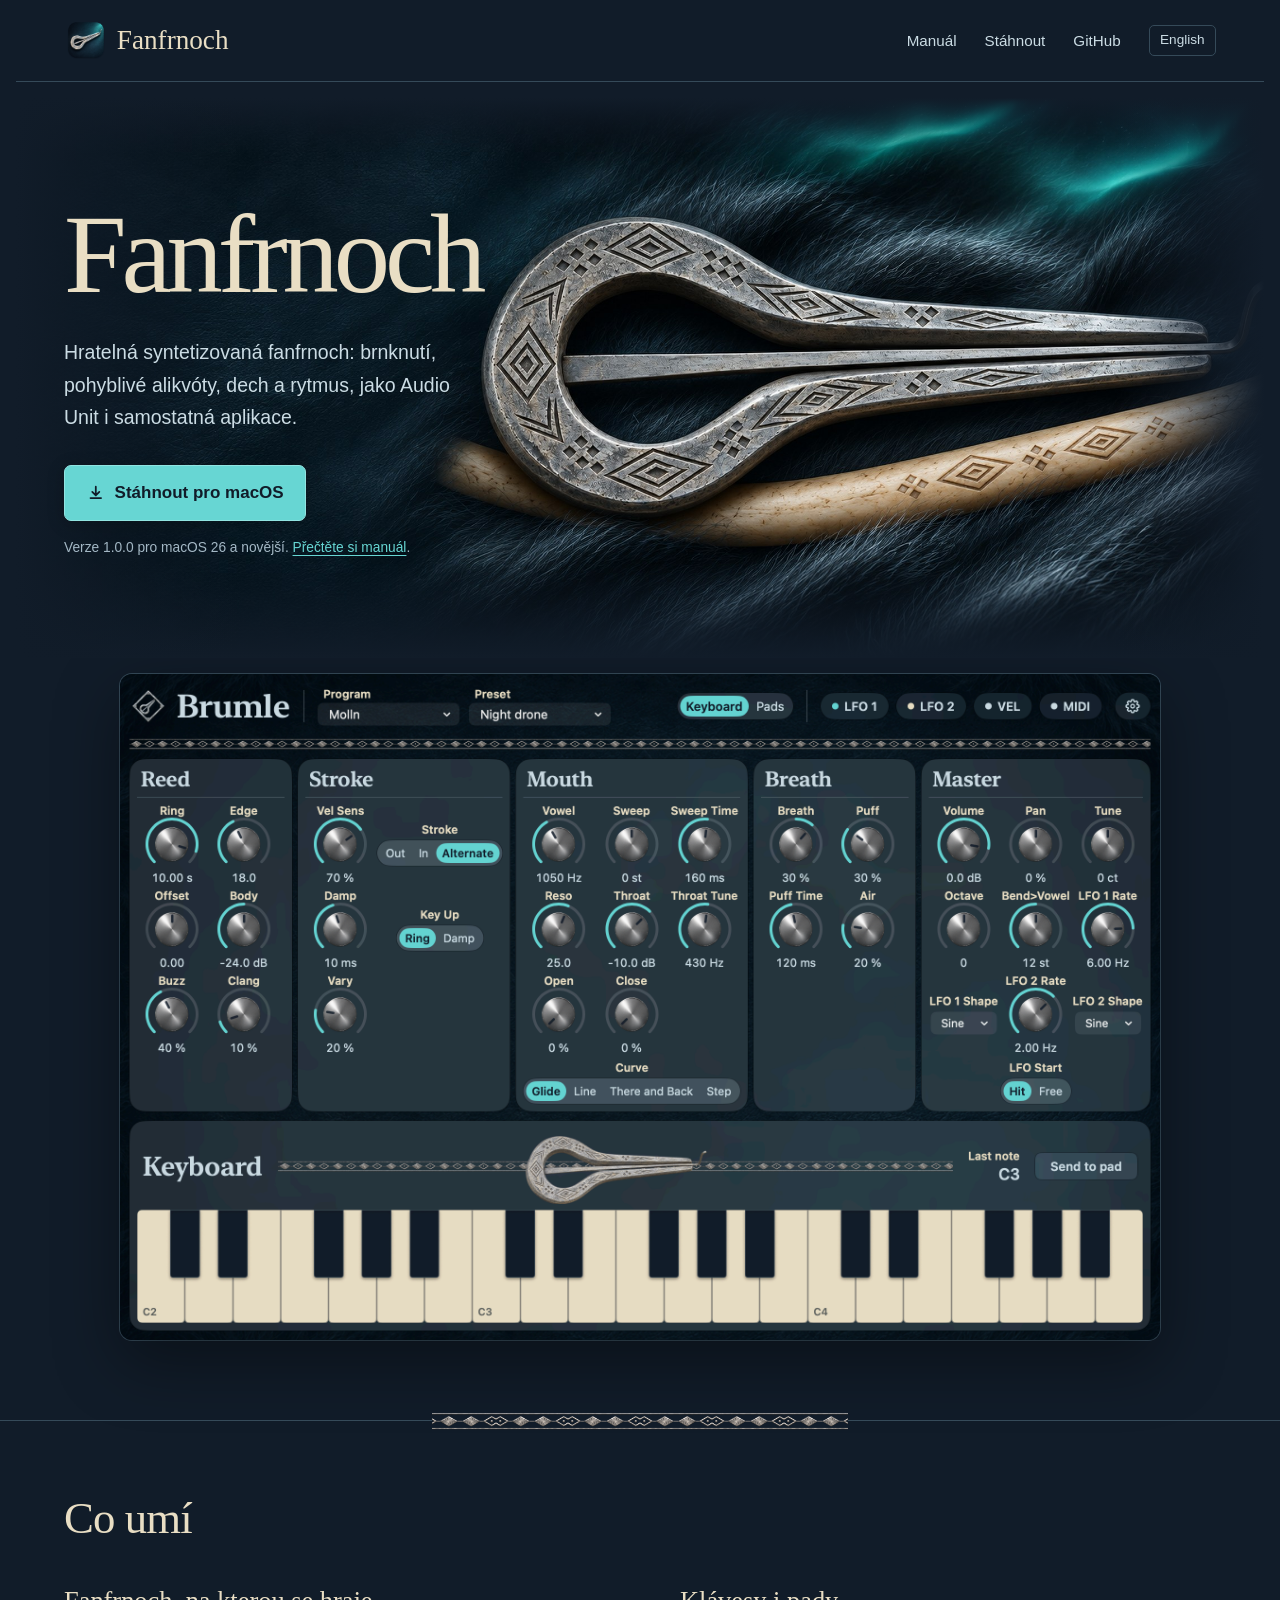
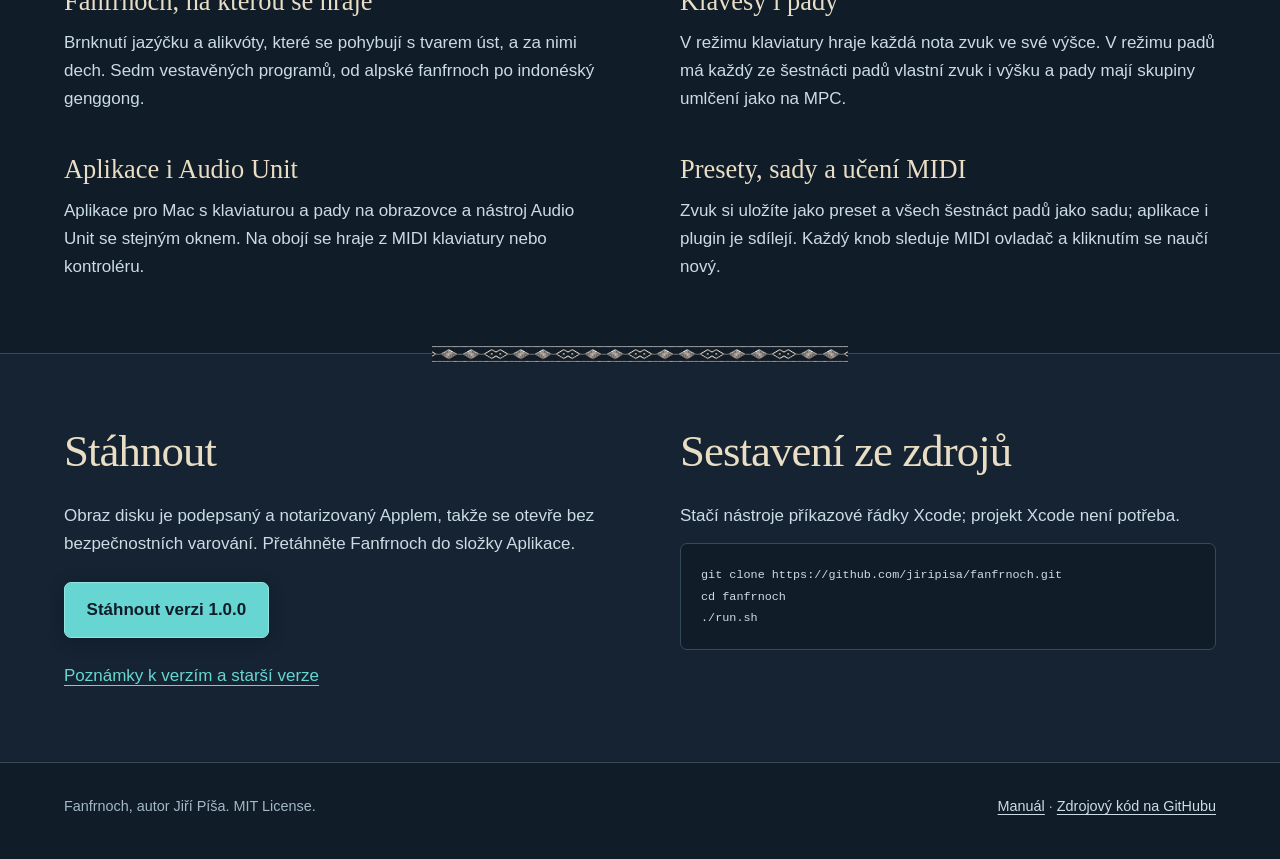
==== docs/cs/index.html @ 816d63bf "chore: app skeleton — Brumle 1.0.0 as the template, renamed to Fanfrnoch" ====
<!doctype html>
<html lang="cs">
<head>
<meta charset="utf-8">
<meta name="viewport" content="width=device-width, initial-scale=1">
<title>Fanfrnoch pro macOS</title>
<meta name="description" content="Hratelná syntetizovaná fanfrnoch: brnknutí, pohyblivé alikvóty, dech a rytmus, jako Audio Unit i samostatná aplikace.">
<meta property="og:title" content="Fanfrnoch">
<meta property="og:description" content="Hratelná syntetizovaná fanfrnoch: brnknutí, pohyblivé alikvóty, dech a rytmus, jako Audio Unit i samostatná aplikace.">
<meta property="og:image" content="https://jiripisa.github.io/fanfrnoch/assets/fanfrnoch-window.png">
<meta property="og:type" content="website">
<link rel="alternate" hreflang="en" href="https://jiripisa.github.io/fanfrnoch/">
<link rel="alternate" hreflang="cs" href="https://jiripisa.github.io/fanfrnoch/cs/">
<link rel="alternate" hreflang="x-default" href="https://jiripisa.github.io/fanfrnoch/">
<link rel="icon" href="../assets/icon.png">
<link rel="stylesheet" href="../assets/site.css">
</head>
<body>

<header class="wrap masthead">
  <a class="brand" href="#top"><img src="../assets/icon.png" alt="" width="32" height="32">Fanfrnoch</a>
  <nav aria-label="Stránka">
    <a href="manual.html">Manuál</a>
    <a href="#get">Stáhnout</a>
    <a href="https://github.com/jiripisa/fanfrnoch">GitHub</a>
    <a class="lang" href="../" hreflang="en" lang="en">English</a>
  </nav>
</header>

<main id="top">
  <div class="wrap hero">
    <div class="hero-intro">
      <img class="hero-art" src="../assets/hero-khomus.jpg" alt="" width="2400" height="1000" fetchpriority="high">
      <div class="hero-copy">
    <h1>Fanfrnoch</h1>
    <p class="lede">Hratelná syntetizovaná fanfrnoch: brnknutí, pohyblivé alikvóty, dech a rytmus, jako Audio Unit i samostatná aplikace.</p>
    <div class="actions">
      <a class="button" href="https://github.com/jiripisa/fanfrnoch/releases/download/v1.0.0/Fanfrnoch-1.0.0.dmg">
        <svg viewBox="0 0 20 20" fill="none" stroke="currentColor" stroke-width="2" aria-hidden="true"><path d="M10 3v10m0 0-4-4m4 4 4-4M4 16h12" stroke-linecap="round" stroke-linejoin="round"/></svg>
        Stáhnout pro macOS
      </a>
      <span class="meta">Verze 1.0.0 pro macOS 26 a novější. <a href="manual.html">Přečtěte si manuál</a>.</span>
    </div>
      </div>
    </div>
    <figure class="shot">
      <img src="../assets/fanfrnoch-window.png" alt="Okno aplikace Fanfrnoch" width="1400">
    </figure>
  </div>

  <section id="features">
    <div class="wrap">
      <h2>Co umí</h2>
      <div class="grid">
        <div>
          <h3>Fanfrnoch, na kterou se hraje</h3>
          <p>Brnknutí jazýčku a alikvóty, které se pohybují s tvarem úst,
          a za nimi dech. Sedm vestavěných programů, od alpské fanfrnoch
          po indonéský genggong.</p>
        </div>
        <div>
          <h3>Klávesy i pady</h3>
          <p>V režimu klaviatury hraje každá nota zvuk ve své výšce. V režimu
          padů má každý ze šestnácti padů vlastní zvuk i výšku a pady mají
          skupiny umlčení jako na MPC.</p>
        </div>
        <div>
          <h3>Aplikace i Audio Unit</h3>
          <p>Aplikace pro Mac s klaviaturou a pady na obrazovce a nástroj
          Audio Unit se stejným oknem. Na obojí se hraje z MIDI klaviatury
          nebo kontroléru.</p>
        </div>
        <div>
          <h3>Presety, sady a učení MIDI</h3>
          <p>Zvuk si uložíte jako preset a všech šestnáct padů jako sadu;
          aplikace i plugin je sdílejí. Každý knob sleduje MIDI ovladač
          a kliknutím se naučí nový.</p>
        </div>
      </div>
    </div>
  </section>

  <section id="get">
    <div class="wrap grid">
      <div>
        <h2>Stáhnout</h2>
        <p>Obraz disku je podepsaný a notarizovaný Applem, takže se otevře bez
        bezpečnostních varování. Přetáhněte Fanfrnoch do složky Aplikace.</p>
        <div class="actions">
          <a class="button" href="https://github.com/jiripisa/fanfrnoch/releases/download/v1.0.0/Fanfrnoch-1.0.0.dmg">Stáhnout verzi 1.0.0</a>
        </div>
        <p><a href="https://github.com/jiripisa/fanfrnoch/releases">Poznámky k verzím a starší verze</a></p>
      </div>
      <div>
        <h2>Sestavení ze zdrojů</h2>
        <p>Stačí nástroje příkazové řádky Xcode; projekt Xcode není potřeba.</p>
<pre><code>git clone https://github.com/jiripisa/fanfrnoch.git
cd fanfrnoch
./run.sh</code></pre>
      </div>
    </div>
  </section>
</main>

<footer>
  <div class="wrap">
    <span>Fanfrnoch, autor Jiří Píša. MIT License.</span>
    <span><a href="manual.html">Manuál</a> · <a href="https://github.com/jiripisa/fanfrnoch">Zdrojový kód na GitHubu</a></span>
  </div>
</footer>

</body>
</html>
---- docs/assets/site.css ----
/* Polar Khomus: shared by both languages and the manual. */
:root {
  --bg: #111c29;
  --panel: #1a2b3b;
  --line: #354a59;
  --ink: #e9dec4;
  --ink2: #cbdce4;
  --ink3: #a4b8c5;
  --accent: #67d6d3;
  --accent-ink: #111c29;
  --display: "New York", ui-serif, Georgia, serif;
  --measure: 44rem;
  --gutter: clamp(1.25rem, 4vw, 3rem);
  color-scheme: dark;
}
* { box-sizing: border-box; }
html { -webkit-text-size-adjust: 100%; scroll-padding-top: 1.5rem; }
body {
  margin: 0;
  background: var(--bg);
  color: var(--ink2);
  font: 1.0625rem/1.65 -apple-system, BlinkMacSystemFont, "SF Pro Text", "Segoe UI", sans-serif;
}
a { color: var(--accent); text-underline-offset: .22em; }
a:hover { color: #a0eeeb; }
a:focus-visible, button:focus-visible { outline: 2px solid var(--accent); outline-offset: 5px; border-radius: 3px; }
code, kbd, pre { font-family: ui-monospace, "SF Mono", Menlo, monospace; font-size: .9em; }
code { color: var(--ink2); }
b, strong { color: var(--ink); font-weight: 600; }
img { max-width: 100%; height: auto; }
h1, h2, h3 { font-family: var(--display); font-weight: 500; }
.wrap { max-width: 78rem; margin: 0 auto; padding: 0 var(--gutter); }

.masthead { display: flex; align-items: center; justify-content: space-between; gap: 1rem; padding-block: 1.15rem; border-bottom: 1px solid var(--line); }
.brand { display: flex; align-items: center; gap: .55rem; color: var(--ink); text-decoration: none; font: 500 1.7rem/1 var(--display); }
.brand img { width: 2.75rem; height: 2.75rem; }
.masthead nav { display: flex; flex-wrap: wrap; justify-content: flex-end; align-items: center; gap: .4rem 1.75rem; }
.masthead nav a { color: var(--ink2); text-decoration: none; font-size: .95rem; }
.masthead nav a:hover, .masthead nav a[aria-current] { color: var(--accent); }
.masthead nav a.lang { padding: .2rem .65rem; border: 1px solid var(--line); border-radius: 5px; font-size: .85rem; }

.hero { padding-top: 1rem; padding-bottom: 5rem; }
.hero-intro { position: relative; isolation: isolate; display: flex; align-items: center; min-height: 35rem; }
.hero-art { position: absolute; z-index: -2; width: calc(100% + 6rem); max-width: none; height: 100%; left: -3rem; object-fit: cover; object-position: center; }
.hero-intro::after { content: ""; position: absolute; inset: 0 -3rem; z-index: -1; background: linear-gradient(90deg, var(--bg) 0%, transparent 18%, transparent 88%, var(--bg)), linear-gradient(0deg, var(--bg), transparent 17%, transparent 90%, var(--bg)); pointer-events: none; }
.hero-copy { width: 35%; padding-block: 3rem; }
.hero h1 { margin: 0; color: var(--ink); font-size: clamp(4.5rem, 8.8vw, 8rem); line-height: 1.03; letter-spacing: -.045em; }
.lede { max-width: 29rem; margin: 1.5rem 0 0; font-size: 1.22rem; line-height: 1.65; text-wrap: pretty; }
.actions { display: flex; flex-wrap: wrap; align-items: center; gap: 1rem 1.5rem; margin-top: 2rem; }
.button { display: inline-flex; justify-content: center; align-items: center; gap: .65rem; min-height: 3.25rem; padding: .8rem 1.35rem; border: 1px solid #91e4e1; border-radius: 7px; background: var(--accent); color: var(--accent-ink); font-weight: 650; text-decoration: none; box-shadow: 0 3px 18px #0003; }
.button:hover { background: #96e6e2; color: var(--accent-ink); }
.button svg { width: 1.1rem; height: 1.1rem; }
.meta { color: var(--ink3); font-size: .86rem; }
.hero .meta { max-width: 25rem; }
.shot { margin: 1rem auto 0; max-width: 65rem; }
.shot img { display: block; width: 100%; border-radius: 12px; box-shadow: 0 22px 65px #0006, 0 0 0 1px var(--line); }

section { padding-block: 4.5rem; border-top: 1px solid var(--line); }
main > section { position: relative; }
main > section::before { content: ""; display: block; position: absolute; top: -9px; left: 50%; transform: translateX(-50%); width: min(26rem, 70%); height: 18px; background: var(--bg) url("ornament.png") repeat-x center / auto 18px; }
section h2 { margin: 0 0 1.5rem; color: var(--ink); font-size: clamp(2rem, 3.5vw, 3rem); line-height: 1.15; letter-spacing: -.02em; }
section p, section li { max-width: var(--measure); }
.grid { display: grid; grid-template-columns: repeat(2, minmax(0, 1fr)); gap: 2.5rem 5rem; }
.grid h3 { margin: 0 0 .65rem; color: var(--ink); font-size: 1.65rem; line-height: 1.25; }
.grid p { margin-block: .7rem 0; }
#features h2 { margin-bottom: 2.5rem; }
#get { background: #152332; }
#get .actions { margin-top: 1.5rem; margin-bottom: 1.5rem; }
pre { overflow-x: auto; padding: 1.25rem; border-radius: 7px; background: #111c29; border: 1px solid var(--line); color: var(--ink2); font-size: .82rem; }
footer { padding-block: 2rem 2.5rem; color: var(--ink3); font-size: .9rem; border-top: 1px solid var(--line); }
footer .wrap { display: flex; flex-wrap: wrap; justify-content: space-between; gap: 1rem; }
footer a { color: var(--ink2); }

@media (max-width: 1000px) {
  .masthead { gap: .6rem; }
  .masthead nav { gap: .5rem 1rem; }
  .masthead nav a { font-size: .85rem; }
  .brand { font-size: 1.5rem; }
  .brand img { width: 2.3rem; height: 2.3rem; }
  .hero { padding-top: 0; padding-bottom: 3rem; }
  .hero-intro { display: flex; flex-direction: column-reverse; min-height: 0; }
  .hero-copy { width: 100%; padding: 2.75rem 0 .5rem; }
  .hero h1 { font-size: clamp(4.5rem, 16vw, 6rem); }
  .lede { max-width: 32rem; font-size: 1.1rem; margin-top: 1.25rem; }
  .hero .actions { margin-top: 1.5rem; gap: 1rem; }
  .hero-art { position: relative; z-index: 0; left: auto; width: calc(100% + 2 * var(--gutter)); height: 16rem; object-position: right center; }
  .hero-intro::after { inset: auto calc(-1 * var(--gutter)) 0; height: 16rem; z-index: 1; background: linear-gradient(0deg, var(--bg), transparent 22%, transparent 85%, var(--bg)); }
  .shot { margin-top: 1rem; }
  section { padding-block: 3rem; }
  .grid { gap: 2rem; grid-template-columns: minmax(0, 1fr); }
  .grid h3 { font-size: 1.5rem; }
  #features h2 { margin-bottom: 2rem; }
}
@media (max-width: 480px) {
  .masthead { flex-wrap: wrap; padding-block: .8rem; }
  .masthead nav { width: 100%; justify-content: space-between; gap: .5rem; padding-block: .35rem; }
  .hero .button { width: 100%; }
}
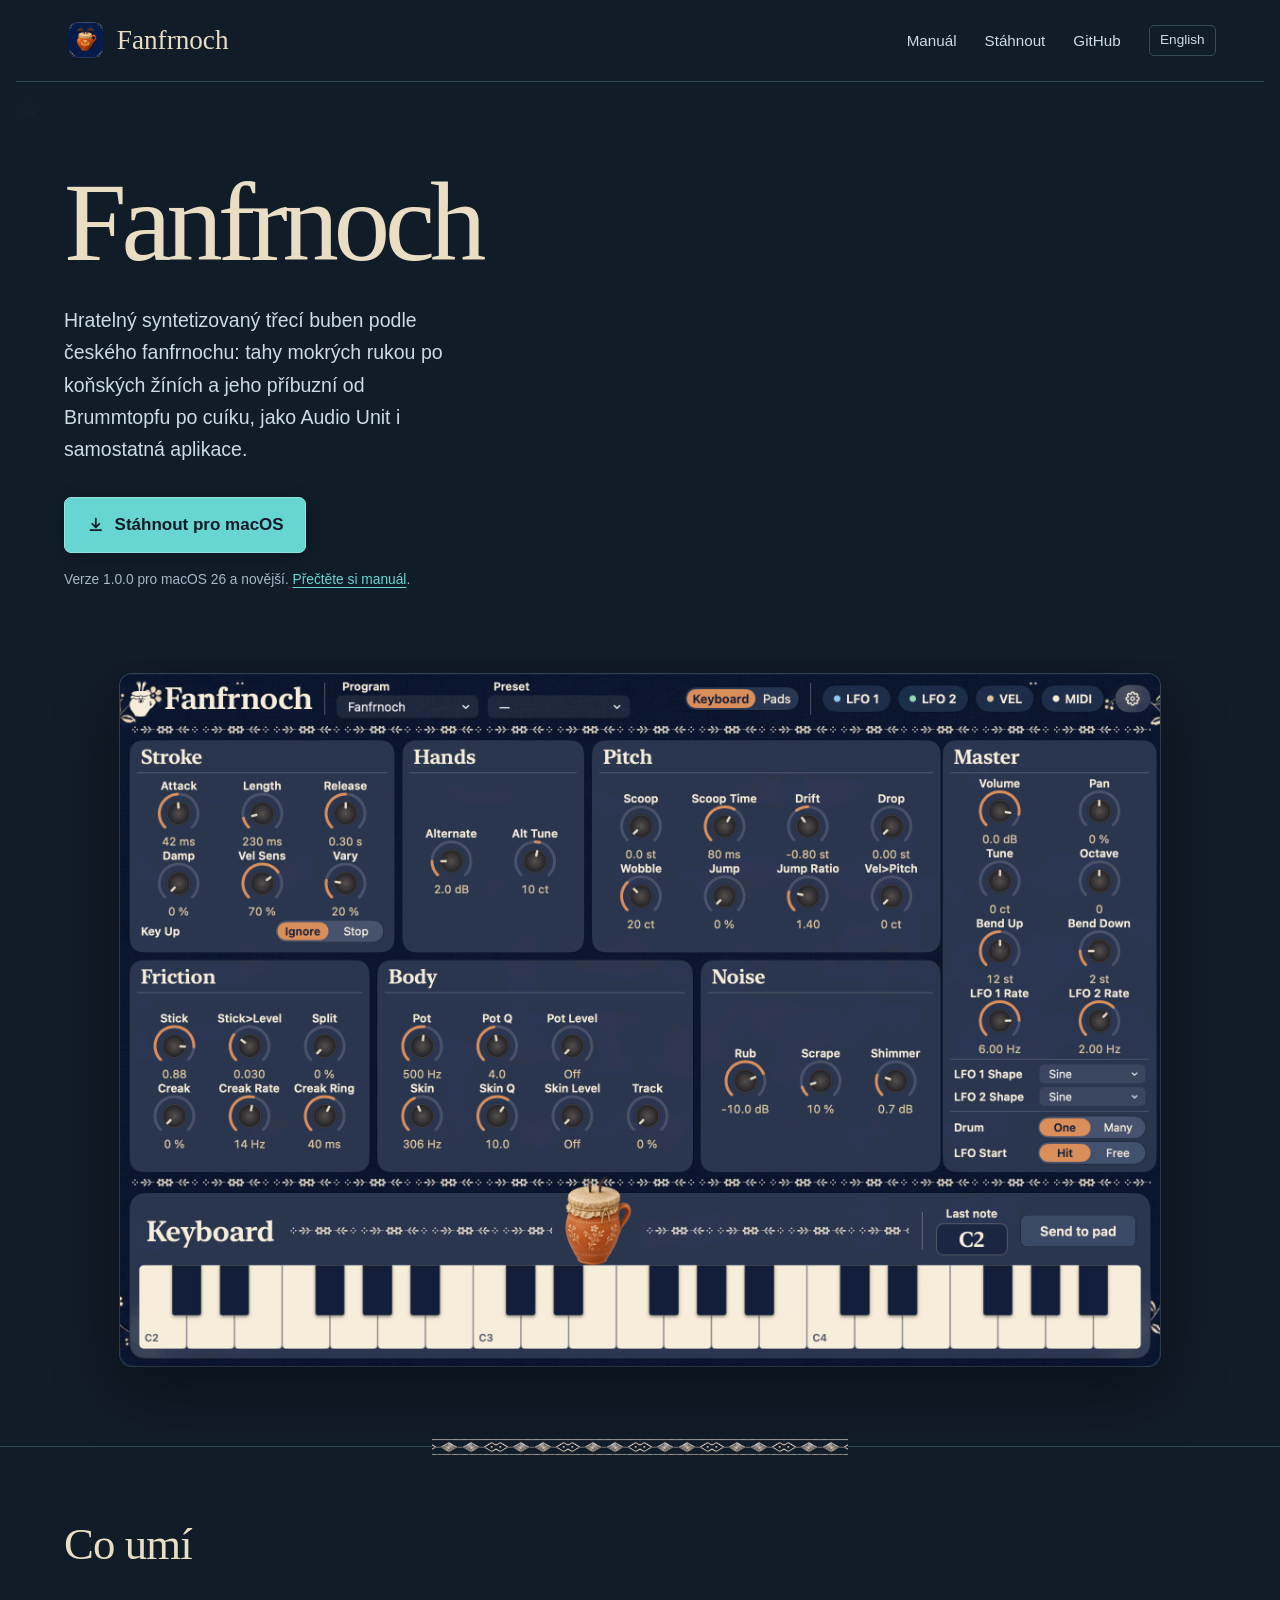
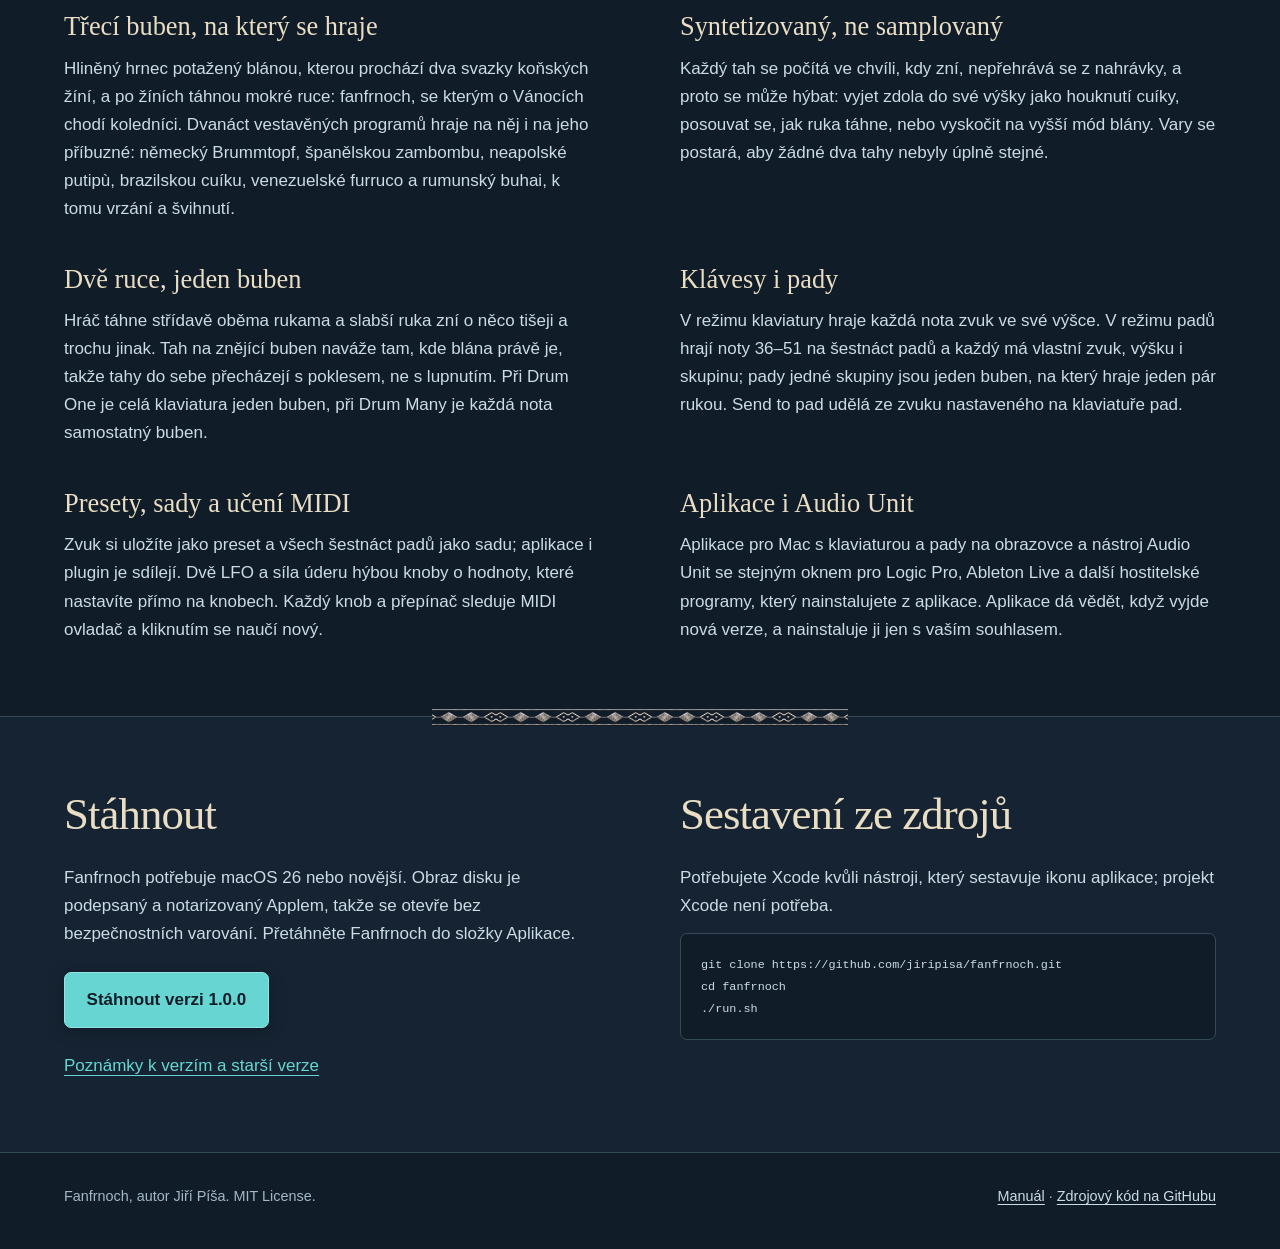
==== commit de047c6f: "docs(site): the overview tells of the friction drum; the real app's window and the new icon" ====
--- a/docs/cs/index.html
+++ b/docs/cs/index.html
@@ -4,9 +4,9 @@
 <meta charset="utf-8">
 <meta name="viewport" content="width=device-width, initial-scale=1">
 <title>Fanfrnoch pro macOS</title>
-<meta name="description" content="Hratelná syntetizovaná fanfrnoch: brnknutí, pohyblivé alikvóty, dech a rytmus, jako Audio Unit i samostatná aplikace.">
+<meta name="description" content="Hratelný syntetizovaný třecí buben podle českého fanfrnochu: tahy mokrých rukou po koňských žíních a jeho příbuzní od Brummtopfu po cuíku, jako Audio Unit i samostatná aplikace.">
 <meta property="og:title" content="Fanfrnoch">
-<meta property="og:description" content="Hratelná syntetizovaná fanfrnoch: brnknutí, pohyblivé alikvóty, dech a rytmus, jako Audio Unit i samostatná aplikace.">
+<meta property="og:description" content="Hratelný syntetizovaný třecí buben podle českého fanfrnochu: tahy mokrých rukou po koňských žíních a jeho příbuzní od Brummtopfu po cuíku, jako Audio Unit i samostatná aplikace.">
 <meta property="og:image" content="https://jiripisa.github.io/fanfrnoch/assets/fanfrnoch-window.png">
 <meta property="og:type" content="website">
 <link rel="alternate" hreflang="en" href="https://jiripisa.github.io/fanfrnoch/">
@@ -30,10 +30,10 @@
 <main id="top">
   <div class="wrap hero">
     <div class="hero-intro">
-      <img class="hero-art" src="../assets/hero-khomus.jpg" alt="" width="2400" height="1000" fetchpriority="high">
+      <img class="hero-art" src="../assets/hero-fanfrnoch.jpg" alt="" width="2400" height="1000" fetchpriority="high">
       <div class="hero-copy">
     <h1>Fanfrnoch</h1>
-    <p class="lede">Hratelná syntetizovaná fanfrnoch: brnknutí, pohyblivé alikvóty, dech a rytmus, jako Audio Unit i samostatná aplikace.</p>
+    <p class="lede">Hratelný syntetizovaný třecí buben podle českého fanfrnochu: tahy mokrých rukou po koňských žíních a jeho příbuzní od Brummtopfu po cuíku, jako Audio Unit i samostatná aplikace.</p>
     <div class="actions">
       <a class="button" href="https://github.com/jiripisa/fanfrnoch/releases/download/v1.0.0/Fanfrnoch-1.0.0.dmg">
         <svg viewBox="0 0 20 20" fill="none" stroke="currentColor" stroke-width="2" aria-hidden="true"><path d="M10 3v10m0 0-4-4m4 4 4-4M4 16h12" stroke-linecap="round" stroke-linejoin="round"/></svg>
@@ -53,28 +53,51 @@
       <h2>Co umí</h2>
       <div class="grid">
         <div>
-          <h3>Fanfrnoch, na kterou se hraje</h3>
-          <p>Brnknutí jazýčku a alikvóty, které se pohybují s tvarem úst,
-          a za nimi dech. Sedm vestavěných programů, od alpské fanfrnoch
-          po indonéský genggong.</p>
+          <h3>Třecí buben, na který se hraje</h3>
+          <p>Hliněný hrnec potažený blánou, kterou prochází dva svazky koňských
+          žíní, a po žíních táhnou mokré ruce: fanfrnoch, se kterým o Vánocích
+          chodí koledníci. Dvanáct vestavěných programů hraje na něj i na jeho
+          příbuzné: německý Brummtopf, španělskou zambombu, neapolské putipù,
+          brazilskou cuíku, venezuelské furruco a rumunský buhai, k tomu
+          vrzání a švihnutí.</p>
+        </div>
+        <div>
+          <h3>Syntetizovaný, ne samplovaný</h3>
+          <p>Každý tah se počítá ve chvíli, kdy zní, nepřehrává se z nahrávky,
+          a proto se může hýbat: vyjet zdola do své výšky jako houknutí cuíky,
+          posouvat se, jak ruka táhne, nebo vyskočit na vyšší mód blány. Vary
+          se postará, aby žádné dva tahy nebyly úplně stejné.</p>
+        </div>
+        <div>
+          <h3>Dvě ruce, jeden buben</h3>
+          <p>Hráč táhne střídavě oběma rukama a slabší ruka zní o něco tišeji
+          a trochu jinak. Tah na znějící buben naváže tam, kde blána právě je,
+          takže tahy do sebe přecházejí s poklesem, ne s lupnutím. Při Drum
+          One je celá klaviatura jeden buben, při Drum Many je každá nota
+          samostatný buben.</p>
         </div>
         <div>
           <h3>Klávesy i pady</h3>
           <p>V režimu klaviatury hraje každá nota zvuk ve své výšce. V režimu
-          padů má každý ze šestnácti padů vlastní zvuk i výšku a pady mají
-          skupiny umlčení jako na MPC.</p>
+          padů hrají noty 36–51 na šestnáct padů a každý má vlastní zvuk,
+          výšku i skupinu; pady jedné skupiny jsou jeden buben, na který hraje
+          jeden pár rukou. Send to pad udělá ze zvuku nastaveného na klaviatuře
+          pad.</p>
+        </div>
+        <div>
+          <h3>Presety, sady a učení MIDI</h3>
+          <p>Zvuk si uložíte jako preset a všech šestnáct padů jako sadu;
+          aplikace i plugin je sdílejí. Dvě LFO a síla úderu hýbou knoby
+          o hodnoty, které nastavíte přímo na knobech. Každý knob a přepínač
+          sleduje MIDI ovladač a kliknutím se naučí nový.</p>
         </div>
         <div>
           <h3>Aplikace i Audio Unit</h3>
           <p>Aplikace pro Mac s klaviaturou a pady na obrazovce a nástroj
-          Audio Unit se stejným oknem. Na obojí se hraje z MIDI klaviatury
-          nebo kontroléru.</p>
-        </div>
-        <div>
-          <h3>Presety, sady a učení MIDI</h3>
-          <p>Zvuk si uložíte jako preset a všech šestnáct padů jako sadu;
-          aplikace i plugin je sdílejí. Každý knob sleduje MIDI ovladač
-          a kliknutím se naučí nový.</p>
+          Audio Unit se stejným oknem pro Logic Pro, Ableton Live a další
+          hostitelské programy, který nainstalujete z aplikace. Aplikace dá
+          vědět, když vyjde nová verze, a nainstaluje ji jen s vaším
+          souhlasem.</p>
         </div>
       </div>
     </div>
@@ -84,8 +107,9 @@
     <div class="wrap grid">
       <div>
         <h2>Stáhnout</h2>
-        <p>Obraz disku je podepsaný a notarizovaný Applem, takže se otevře bez
-        bezpečnostních varování. Přetáhněte Fanfrnoch do složky Aplikace.</p>
+        <p>Fanfrnoch potřebuje macOS 26 nebo novější. Obraz disku je podepsaný
+        a notarizovaný Applem, takže se otevře bez bezpečnostních varování.
+        Přetáhněte Fanfrnoch do složky Aplikace.</p>
         <div class="actions">
           <a class="button" href="https://github.com/jiripisa/fanfrnoch/releases/download/v1.0.0/Fanfrnoch-1.0.0.dmg">Stáhnout verzi 1.0.0</a>
         </div>
@@ -93,7 +117,8 @@
       </div>
       <div>
         <h2>Sestavení ze zdrojů</h2>
-        <p>Stačí nástroje příkazové řádky Xcode; projekt Xcode není potřeba.</p>
+        <p>Potřebujete Xcode kvůli nástroji, který sestavuje ikonu aplikace;
+        projekt Xcode není potřeba.</p>
 <pre><code>git clone https://github.com/jiripisa/fanfrnoch.git
 cd fanfrnoch
 ./run.sh</code></pre>
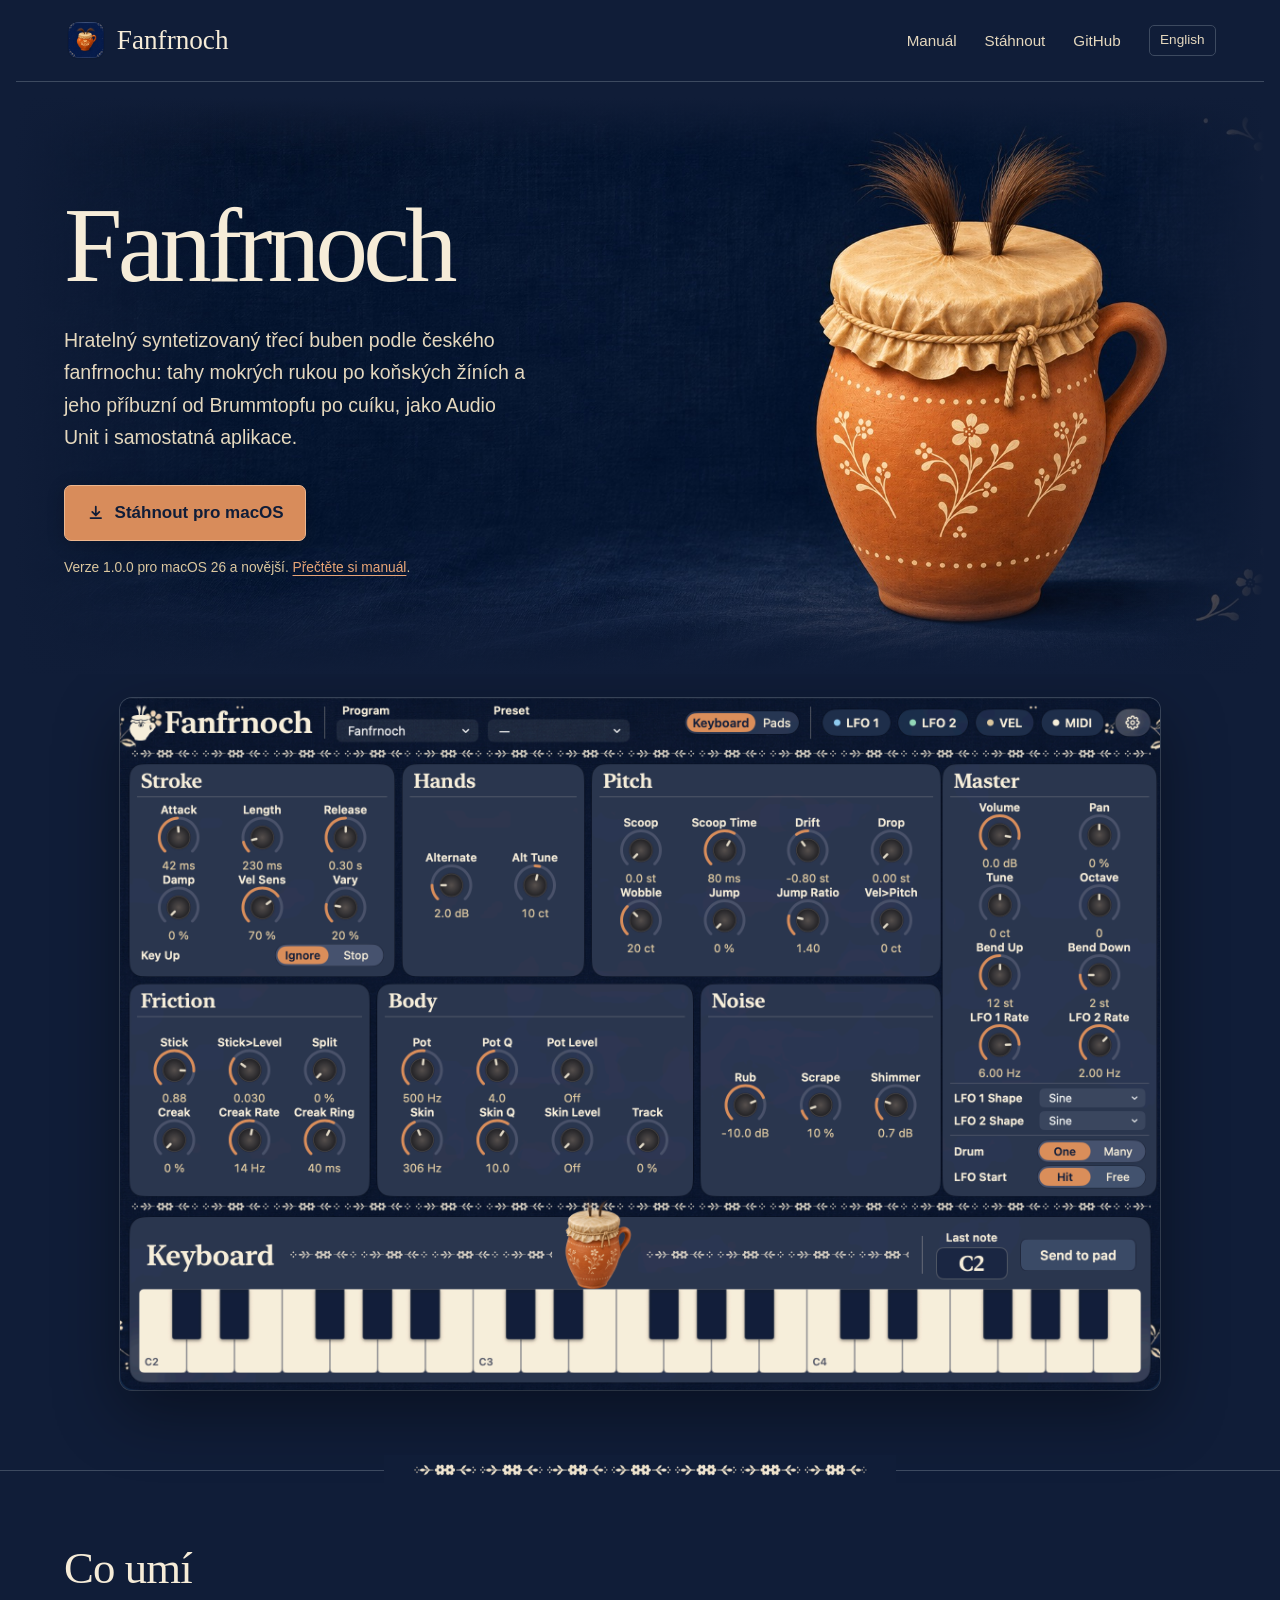
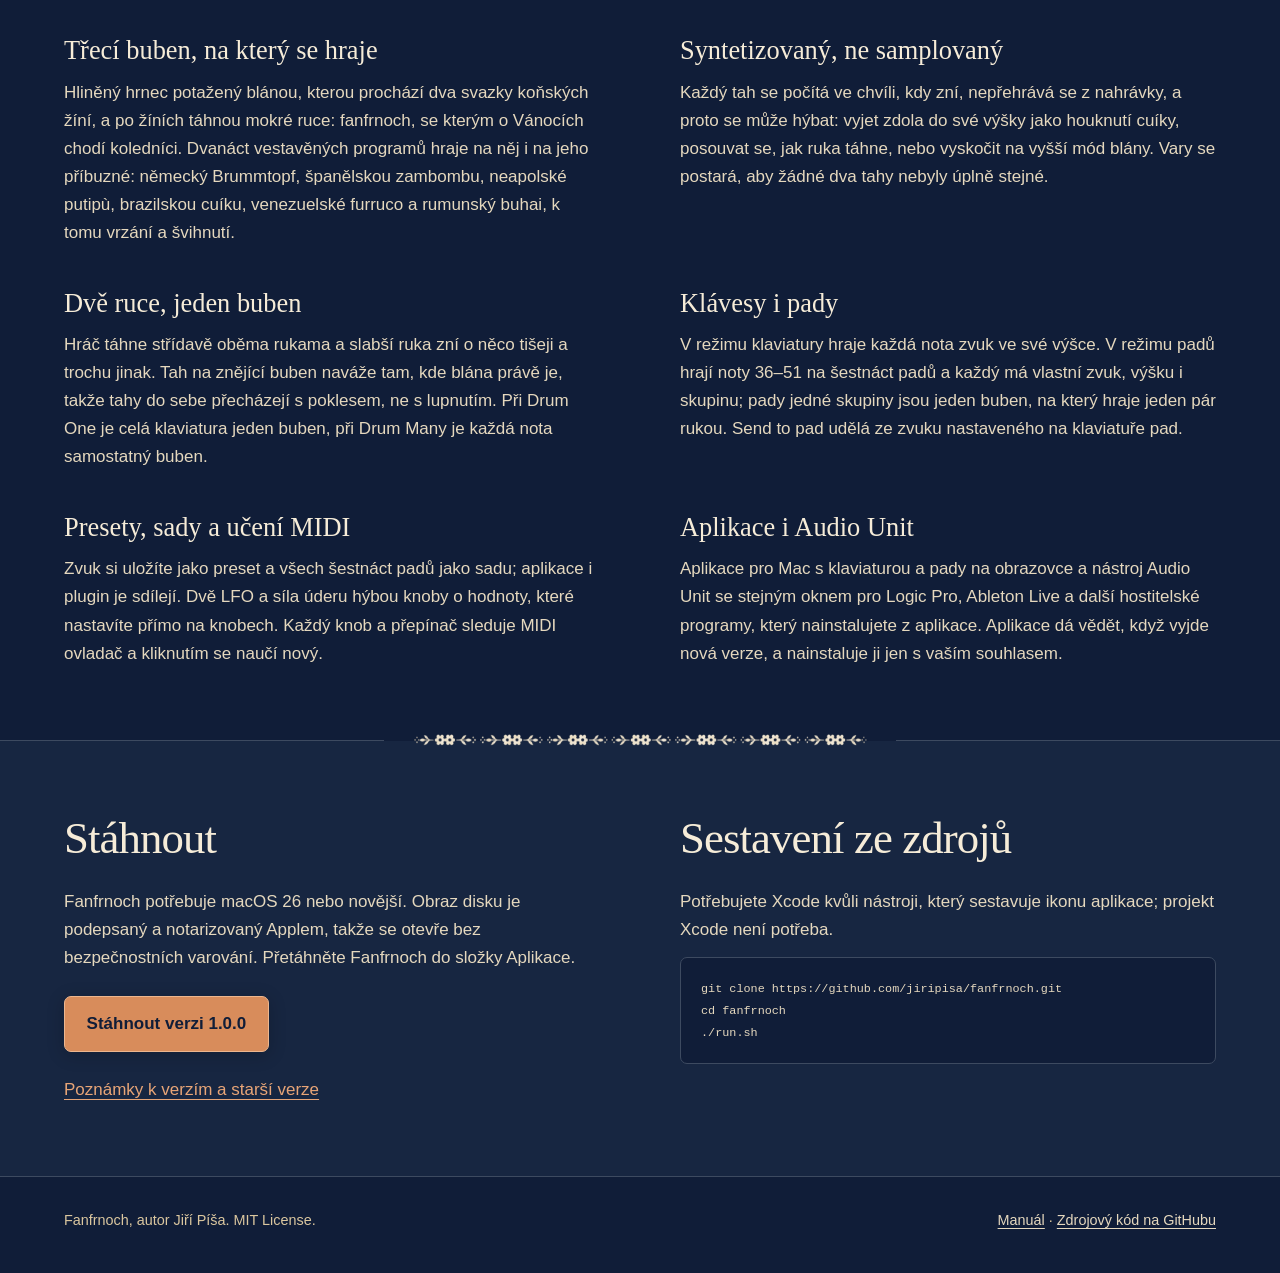
==== commit 1a27a4fc: "design: website look by Codex in the Modrotisk palette (phase 05)" ====
--- a/docs/cs/index.html
+++ b/docs/cs/index.html
@@ -30,7 +30,7 @@
 <main id="top">
   <div class="wrap hero">
     <div class="hero-intro">
-      <img class="hero-art" src="../assets/hero-fanfrnoch.jpg" alt="" width="2400" height="1000" fetchpriority="high">
+      <img class="hero-art" src="../assets/hero-fanfrnoch.jpg" alt="" width="1920" height="819" fetchpriority="high">
       <div class="hero-copy">
     <h1>Fanfrnoch</h1>
     <p class="lede">Hratelný syntetizovaný třecí buben podle českého fanfrnochu: tahy mokrých rukou po koňských žíních a jeho příbuzní od Brummtopfu po cuíku, jako Audio Unit i samostatná aplikace.</p>
--- a/docs/assets/site.css
+++ b/docs/assets/site.css
@@ -1,13 +1,14 @@
-/* Polar Khomus: shared by both languages and the manual. */
+/* Fanfrnoch — Indigo Modrotisk: shared by both languages and the manual. */
 :root {
-  --bg: #111c29;
-  --panel: #1a2b3b;
-  --line: #354a59;
-  --ink: #e9dec4;
-  --ink2: #cbdce4;
-  --ink3: #a4b8c5;
-  --accent: #67d6d3;
-  --accent-ink: #111c29;
+  --bg: #101d38;
+  --panel: #233653;
+  --line: #3d4a60;
+  --ink: #f6ecd8;
+  --ink2: #e5d8be;
+  --ink3: #dbc79f;
+  --accent: #e8a577;
+  --clay: #d88c5b;
+  --accent-ink: #101d38;
   --display: "New York", ui-serif, Georgia, serif;
   --measure: 44rem;
   --gutter: clamp(1.25rem, 4vw, 3rem);
@@ -22,7 +23,7 @@
   font: 1.0625rem/1.65 -apple-system, BlinkMacSystemFont, "SF Pro Text", "Segoe UI", sans-serif;
 }
 a { color: var(--accent); text-underline-offset: .22em; }
-a:hover { color: #a0eeeb; }
+a:hover { color: var(--ink); }
 a:focus-visible, button:focus-visible { outline: 2px solid var(--accent); outline-offset: 5px; border-radius: 3px; }
 code, kbd, pre { font-family: ui-monospace, "SF Mono", Menlo, monospace; font-size: .9em; }
 code { color: var(--ink2); }
@@ -40,33 +41,35 @@
 .masthead nav a.lang { padding: .2rem .65rem; border: 1px solid var(--line); border-radius: 5px; font-size: .85rem; }
 
 .hero { padding-top: 1rem; padding-bottom: 5rem; }
-.hero-intro { position: relative; isolation: isolate; display: flex; align-items: center; min-height: 35rem; }
+.hero-intro { position: relative; isolation: isolate; display: flex; align-items: center; min-height: 36rem; }
 .hero-art { position: absolute; z-index: -2; width: calc(100% + 6rem); max-width: none; height: 100%; left: -3rem; object-fit: cover; object-position: center; }
 .hero-intro::after { content: ""; position: absolute; inset: 0 -3rem; z-index: -1; background: linear-gradient(90deg, var(--bg) 0%, transparent 18%, transparent 88%, var(--bg)), linear-gradient(0deg, var(--bg), transparent 17%, transparent 90%, var(--bg)); pointer-events: none; }
-.hero-copy { width: 35%; padding-block: 3rem; }
-.hero h1 { margin: 0; color: var(--ink); font-size: clamp(4.5rem, 8.8vw, 8rem); line-height: 1.03; letter-spacing: -.045em; }
+.hero-copy { width: 48%; padding-block: 3rem; }
+.hero h1 { margin: 0; color: var(--ink); font-size: clamp(4.5rem, 8.2vw, 7.4rem); line-height: 1.03; letter-spacing: -.045em; }
 .lede { max-width: 29rem; margin: 1.5rem 0 0; font-size: 1.22rem; line-height: 1.65; text-wrap: pretty; }
 .actions { display: flex; flex-wrap: wrap; align-items: center; gap: 1rem 1.5rem; margin-top: 2rem; }
-.button { display: inline-flex; justify-content: center; align-items: center; gap: .65rem; min-height: 3.25rem; padding: .8rem 1.35rem; border: 1px solid #91e4e1; border-radius: 7px; background: var(--accent); color: var(--accent-ink); font-weight: 650; text-decoration: none; box-shadow: 0 3px 18px #0003; }
-.button:hover { background: #96e6e2; color: var(--accent-ink); }
+.button { display: inline-flex; justify-content: center; align-items: center; gap: .65rem; min-height: 3.25rem; padding: .8rem 1.35rem; border: 1px solid #edb68e; border-radius: 7px; background: var(--clay); color: var(--accent-ink); font-weight: 650; text-decoration: none; box-shadow: 0 3px 18px #0003; }
+.button:hover { background: var(--accent); color: var(--accent-ink); }
 .button svg { width: 1.1rem; height: 1.1rem; }
 .meta { color: var(--ink3); font-size: .86rem; }
 .hero .meta { max-width: 25rem; }
-.shot { margin: 1rem auto 0; max-width: 65rem; }
+.shot { margin: 1.5rem auto 0; max-width: 65rem; }
 .shot img { display: block; width: 100%; border-radius: 12px; box-shadow: 0 22px 65px #0006, 0 0 0 1px var(--line); }
 
 section { padding-block: 4.5rem; border-top: 1px solid var(--line); }
 main > section { position: relative; }
-main > section::before { content: ""; display: block; position: absolute; top: -9px; left: 50%; transform: translateX(-50%); width: min(26rem, 70%); height: 18px; background: var(--bg) url("ornament.png") repeat-x center / auto 18px; }
+main > section::before { content: ""; display: block; position: absolute; top: -16px; left: 50%; transform: translateX(-50%); width: min(32rem, 80%); height: 32px; background: var(--bg) url("ornament.png") no-repeat center / auto 32px; }
 section h2 { margin: 0 0 1.5rem; color: var(--ink); font-size: clamp(2rem, 3.5vw, 3rem); line-height: 1.15; letter-spacing: -.02em; }
 section p, section li { max-width: var(--measure); }
 .grid { display: grid; grid-template-columns: repeat(2, minmax(0, 1fr)); gap: 2.5rem 5rem; }
 .grid h3 { margin: 0 0 .65rem; color: var(--ink); font-size: 1.65rem; line-height: 1.25; }
 .grid p { margin-block: .7rem 0; }
 #features h2 { margin-bottom: 2.5rem; }
-#get { background: #152332; }
+#get { background: #172641; }
+/* The divider sits half on the section above and half on this one. */
+#get::before { background: url("ornament.png") no-repeat center / auto 32px, linear-gradient(var(--bg) 50%, #172641 50%); }
 #get .actions { margin-top: 1.5rem; margin-bottom: 1.5rem; }
-pre { overflow-x: auto; padding: 1.25rem; border-radius: 7px; background: #111c29; border: 1px solid var(--line); color: var(--ink2); font-size: .82rem; }
+pre { overflow-x: auto; padding: 1.25rem; border-radius: 7px; background: var(--bg); border: 1px solid var(--line); color: var(--ink2); font-size: .82rem; }
 footer { padding-block: 2rem 2.5rem; color: var(--ink3); font-size: .9rem; border-top: 1px solid var(--line); }
 footer .wrap { display: flex; flex-wrap: wrap; justify-content: space-between; gap: 1rem; }
 footer a { color: var(--ink2); }
@@ -78,13 +81,13 @@
   .brand { font-size: 1.5rem; }
   .brand img { width: 2.3rem; height: 2.3rem; }
   .hero { padding-top: 0; padding-bottom: 3rem; }
-  .hero-intro { display: flex; flex-direction: column-reverse; min-height: 0; }
-  .hero-copy { width: 100%; padding: 2.75rem 0 .5rem; }
-  .hero h1 { font-size: clamp(4.5rem, 16vw, 6rem); }
+  .hero-intro { display: flex; flex-direction: column; min-height: 0; }
+  .hero-copy { width: 100%; padding: 1.5rem 0 .5rem; }
+  .hero h1 { font-size: clamp(3.5rem, 15vw, 6rem); }
   .lede { max-width: 32rem; font-size: 1.1rem; margin-top: 1.25rem; }
   .hero .actions { margin-top: 1.5rem; gap: 1rem; }
-  .hero-art { position: relative; z-index: 0; left: auto; width: calc(100% + 2 * var(--gutter)); height: 16rem; object-position: right center; }
-  .hero-intro::after { inset: auto calc(-1 * var(--gutter)) 0; height: 16rem; z-index: 1; background: linear-gradient(0deg, var(--bg), transparent 22%, transparent 85%, var(--bg)); }
+  .hero-art { position: relative; z-index: -2; left: auto; width: calc(100% + 2 * var(--gutter)); height: clamp(17rem, 45vw, 24rem); object-position: right center; }
+  .hero-intro::after { inset: 0 calc(-1 * var(--gutter)) auto; height: clamp(17rem, 45vw, 24rem); z-index: -1; background: linear-gradient(0deg, var(--bg), transparent 16%, transparent 90%, var(--bg)); }
   .shot { margin-top: 1rem; }
   section { padding-block: 3rem; }
   .grid { gap: 2rem; grid-template-columns: minmax(0, 1fr); }
